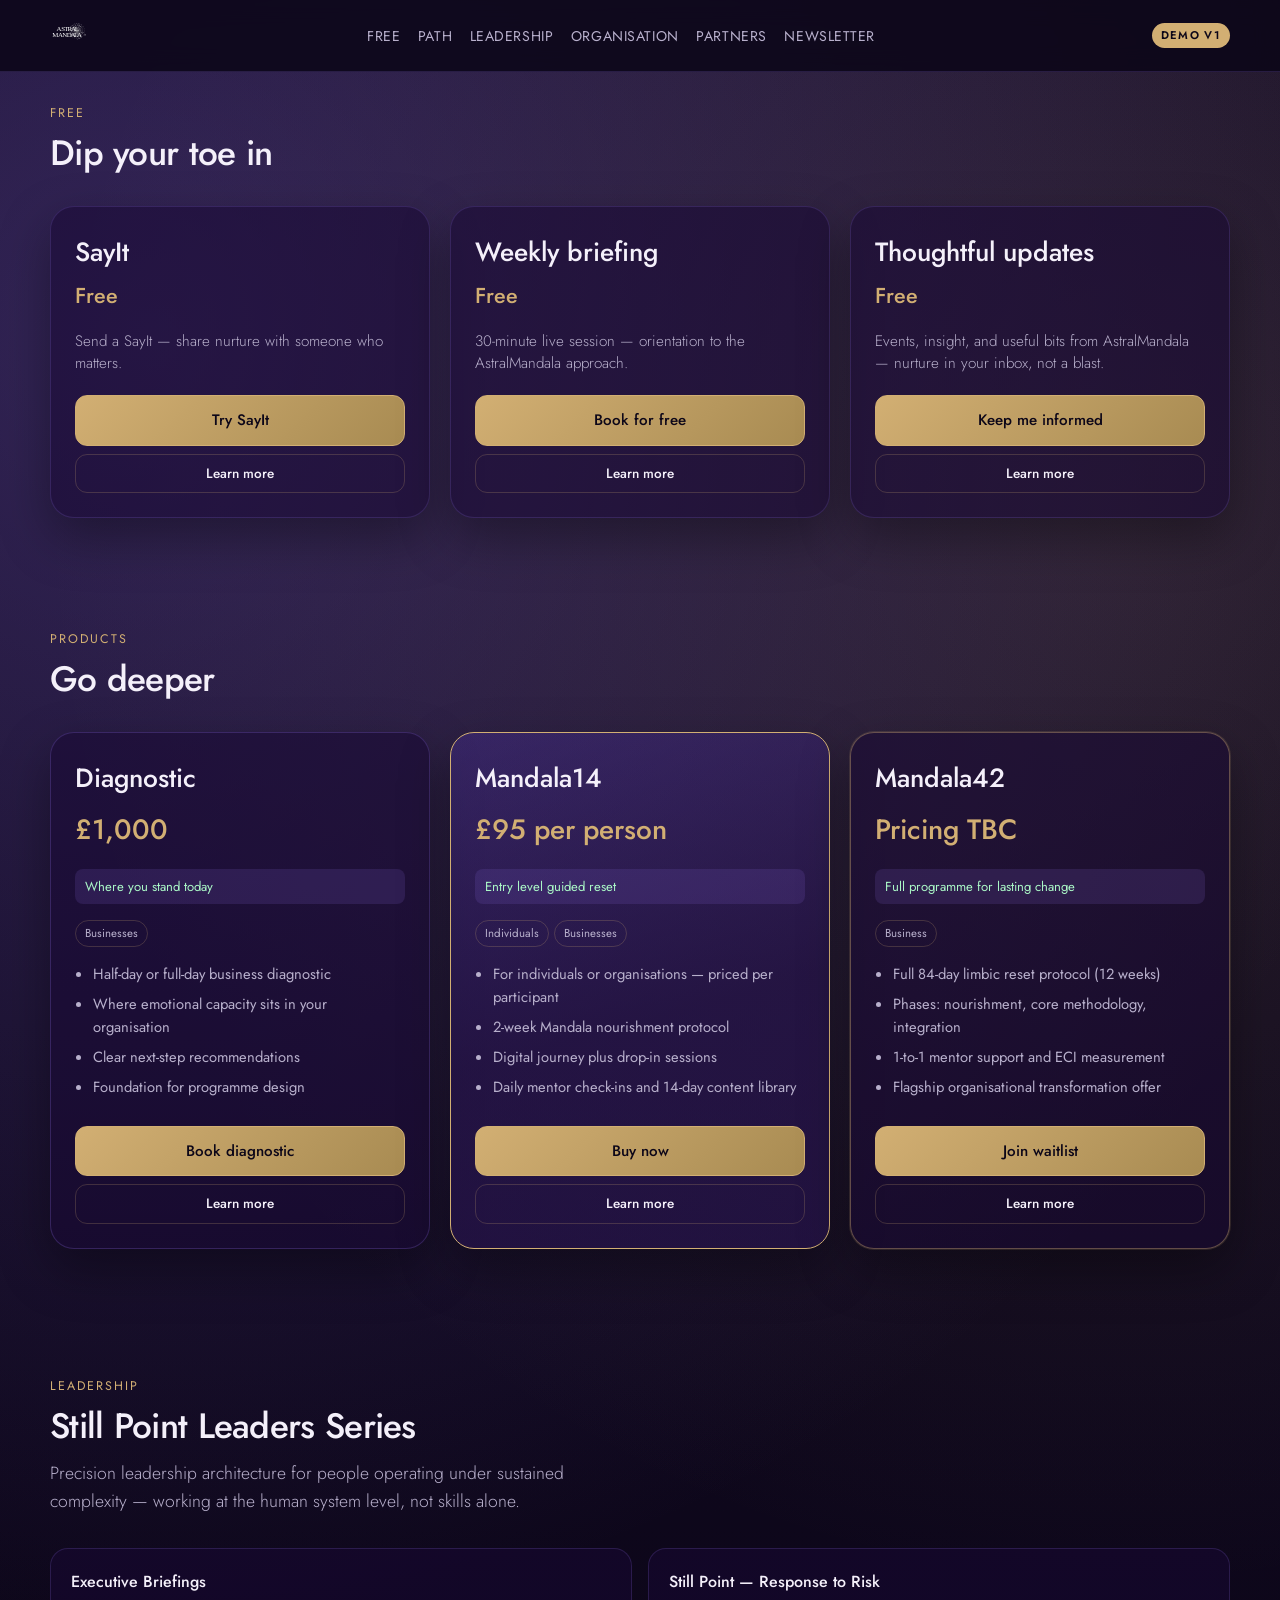
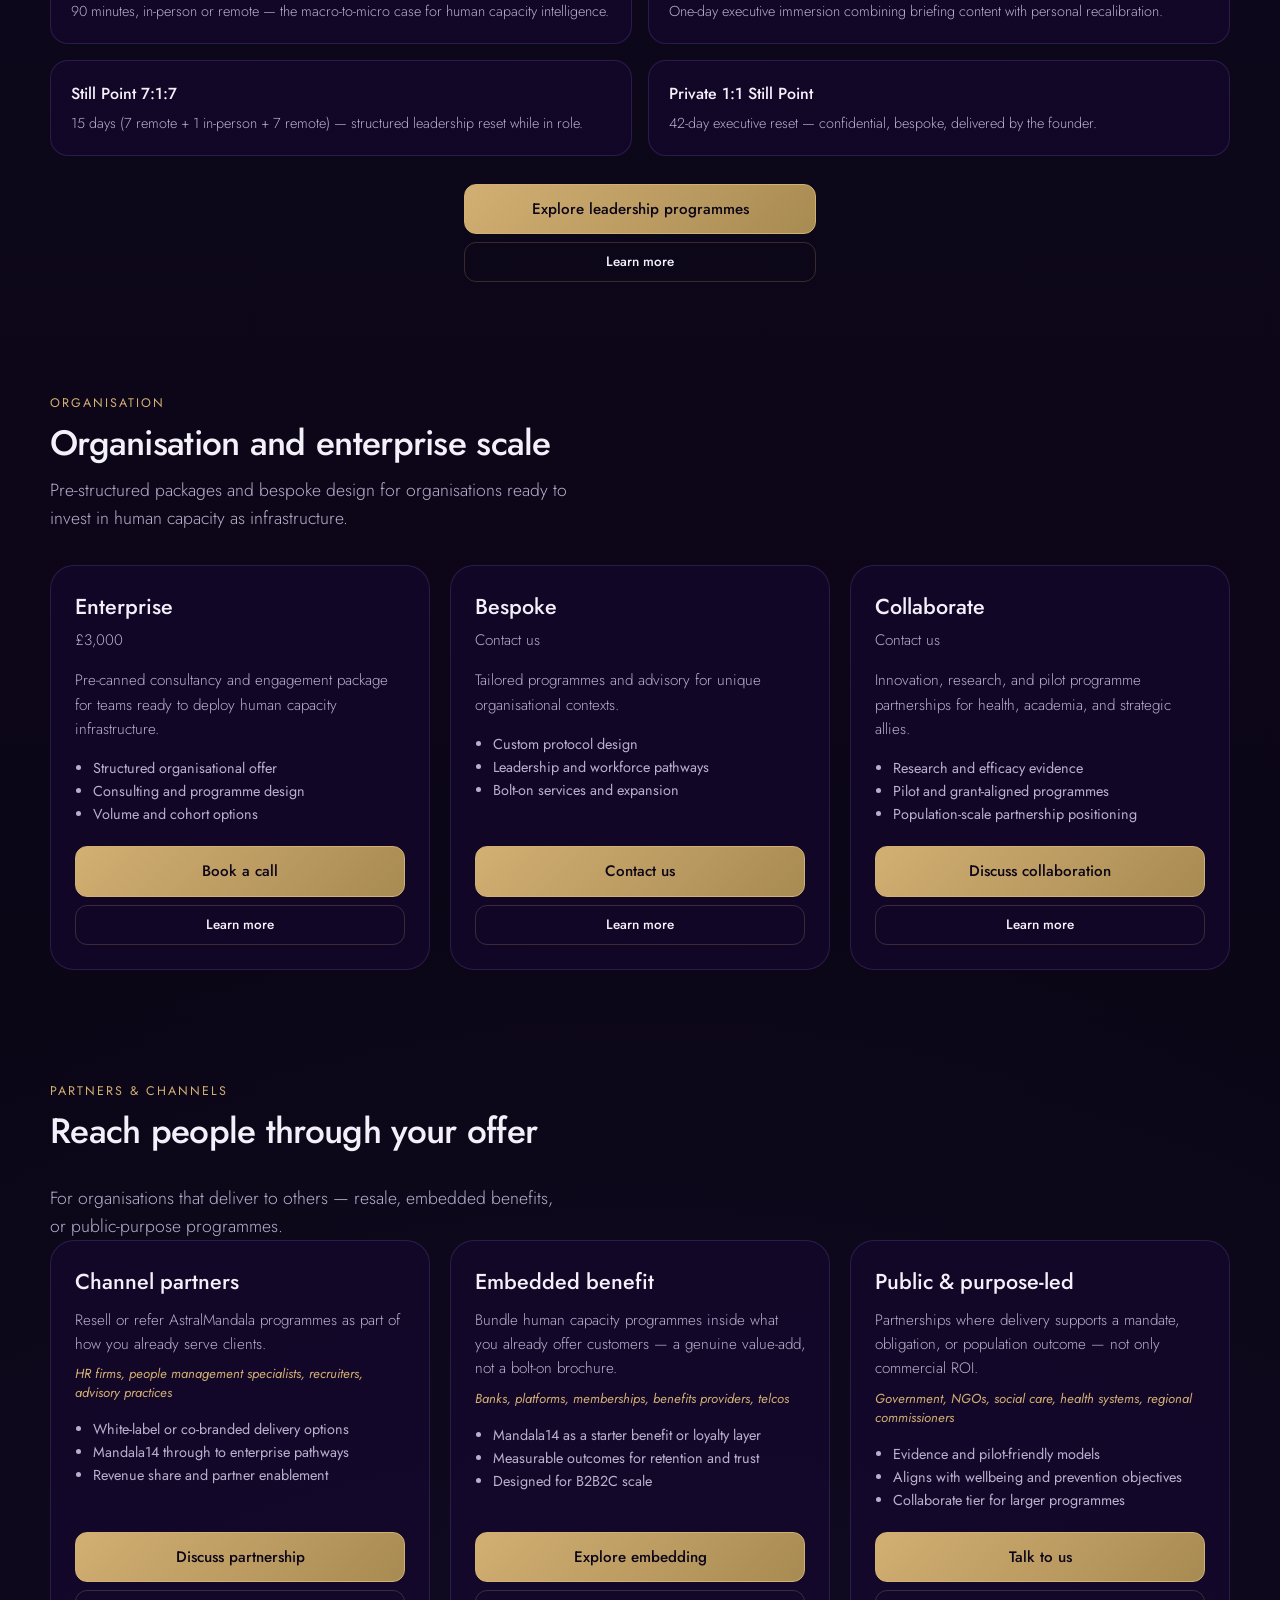
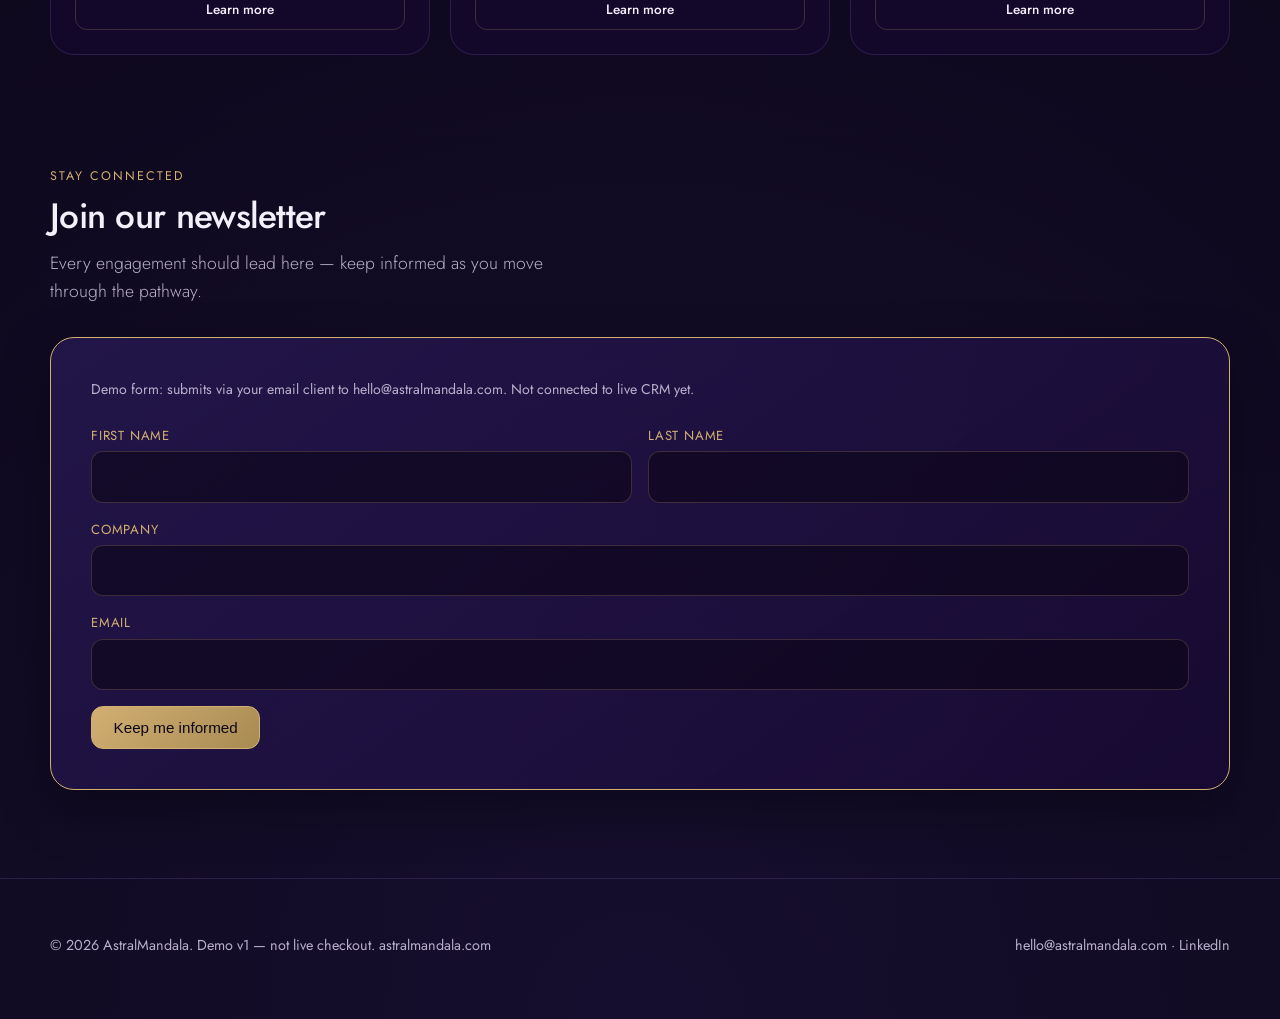
==== index.html @ bbb1565f "Add products page demo v1 for GitHub Pages. Static prototype with funnel layout, free offers, paid l" ====
<!DOCTYPE html>
<html lang="en">
<head>
  <meta charset="UTF-8">
  <meta name="viewport" content="width=device-width, initial-scale=1.0">
  <meta http-equiv="refresh" content="0; url=index-v1.html">
  <link rel="canonical" href="index-v1.html">
  <title>AstralMandala — website prototypes</title>
</head>
<body>
  <p><a href="index-v1.html">Open products page demo (v1)</a></p>
</body>
</html>
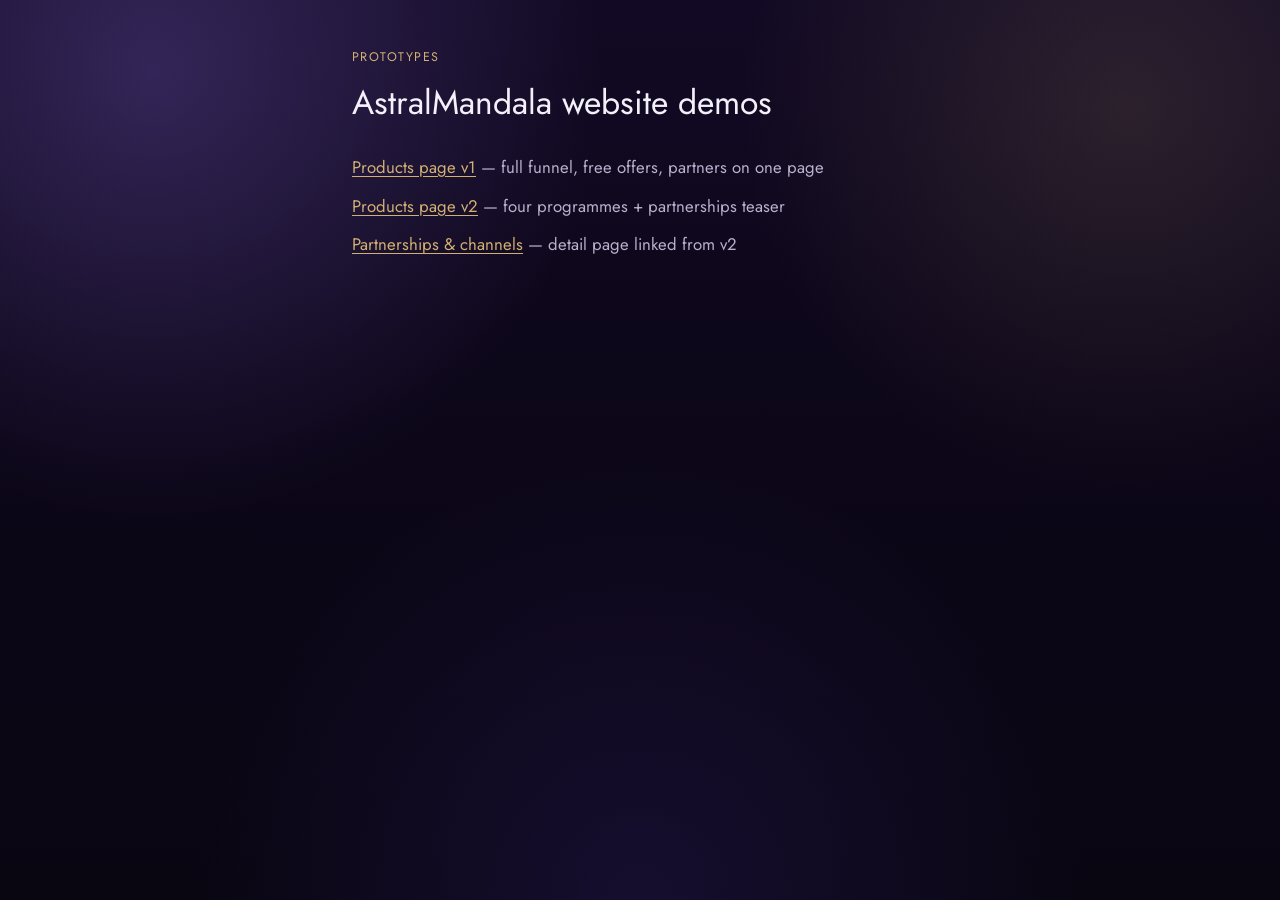
==== commit 84768789: "v2 of page" ====
--- a/index.html
+++ b/index.html
@@ -3,11 +3,21 @@
 <head>
   <meta charset="UTF-8">
   <meta name="viewport" content="width=device-width, initial-scale=1.0">
-  <meta http-equiv="refresh" content="0; url=index-v1.html">
-  <link rel="canonical" href="index-v1.html">
   <title>AstralMandala — website prototypes</title>
+  <link rel="preconnect" href="https://fonts.googleapis.com">
+  <link rel="preconnect" href="https://fonts.gstatic.com" crossorigin>
+  <link href="https://fonts.googleapis.com/css2?family=Jost:wght@300;400;500;600&display=swap" rel="stylesheet">
+  <link rel="stylesheet" href="styles-v1.css">
 </head>
 <body>
-  <p><a href="index-v1.html">Open products page demo (v1)</a></p>
+  <main class="container" style="padding: 3rem 0; max-width: 36rem;">
+    <p class="eyebrow" style="color: var(--gold); text-transform: uppercase; letter-spacing: 0.12em; font-size: 0.78rem;">Prototypes</p>
+    <h1 style="font-weight: 400; margin: 0 0 1.5rem;">AstralMandala website demos</h1>
+    <ul style="list-style: none; padding: 0; margin: 0; display: grid; gap: 0.75rem; color: var(--muted);">
+      <li><a href="index-v1.html">Products page v1</a> — full funnel, free offers, partners on one page</li>
+      <li><a href="index-v2.html">Products page v2</a> — four programmes + partnerships teaser</li>
+      <li><a href="partnerships.html">Partnerships & channels</a> — detail page linked from v2</li>
+    </ul>
+  </main>
 </body>
 </html>
--- a/styles-v1.css
+++ b/styles-v1.css
@@ -0,0 +1,680 @@
+:root {
+  color-scheme: dark;
+  --bg-deep: #0c0618;
+  --bg-card: rgba(24, 9, 52, 0.55);
+  --bg-card-strong: rgba(36, 18, 72, 0.72);
+  --line: rgba(210, 175, 115, 0.22);
+  --line-soft: rgba(141, 109, 225, 0.2);
+  --text: #f4f0fa;
+  --muted: #b8b0cc;
+  --gold: #d2af73;
+  --gold-dim: #a88b52;
+  --violet: #8d6de1;
+  --violet-deep: #4a2fa0;
+  --mint: #aaf7c6;
+  --radius-xl: 24px;
+  --radius-lg: 18px;
+  --radius-md: 12px;
+  --shadow: 0 20px 50px rgba(0, 0, 0, 0.35);
+  --header-h: 72px;
+}
+
+*,
+*::before,
+*::after {
+  box-sizing: border-box;
+}
+
+html {
+  scroll-behavior: smooth;
+  scroll-padding-top: calc(var(--header-h) + 1rem);
+}
+
+body {
+  margin: 0;
+  min-height: 100vh;
+  font-family: "Jost", system-ui, sans-serif;
+  font-weight: 400;
+  font-size: 1.05rem;
+  line-height: 1.6;
+  color: var(--text);
+  background:
+    radial-gradient(circle at 12% 8%, rgba(141, 109, 225, 0.28), transparent 32%),
+    radial-gradient(circle at 88% 12%, rgba(210, 175, 115, 0.14), transparent 28%),
+    radial-gradient(circle at 50% 100%, rgba(74, 47, 160, 0.2), transparent 40%),
+    linear-gradient(180deg, #120a24 0%, var(--bg-deep) 48%, #090612 100%);
+}
+
+img {
+  max-width: 100%;
+  height: auto;
+}
+
+a {
+  color: var(--gold);
+  text-decoration-thickness: 1px;
+  text-underline-offset: 3px;
+}
+
+a:hover {
+  color: #e8c992;
+}
+
+.container {
+  width: min(1180px, calc(100% - 2.5rem));
+  margin-inline: auto;
+}
+
+/* Header */
+.site-header {
+  position: sticky;
+  top: 0;
+  z-index: 100;
+  height: var(--header-h);
+  display: flex;
+  align-items: center;
+  border-bottom: 1px solid var(--line-soft);
+  background: rgba(12, 6, 24, 0.88);
+  backdrop-filter: blur(12px);
+}
+
+.site-header__inner {
+  display: flex;
+  align-items: center;
+  justify-content: space-between;
+  gap: 1.5rem;
+  width: min(1180px, calc(100% - 2.5rem));
+  margin-inline: auto;
+}
+
+.site-header__logo {
+  height: 40px;
+  width: auto;
+}
+
+.site-nav {
+  display: flex;
+  flex-wrap: wrap;
+  gap: 0.35rem 1.1rem;
+  list-style: none;
+  margin: 0;
+  padding: 0;
+}
+
+.site-nav a {
+  color: var(--muted);
+  text-decoration: none;
+  font-size: 0.88rem;
+  letter-spacing: 0.04em;
+  text-transform: uppercase;
+}
+
+.site-nav a:hover {
+  color: var(--gold);
+}
+
+.demo-badge {
+  font-size: 0.7rem;
+  letter-spacing: 0.12em;
+  text-transform: uppercase;
+  color: var(--bg-deep);
+  background: var(--gold);
+  padding: 0.25rem 0.55rem;
+  border-radius: 999px;
+  font-weight: 600;
+}
+
+/* Typography */
+.eyebrow {
+  margin: 0 0 0.5rem;
+  font-size: 0.78rem;
+  letter-spacing: 0.16em;
+  text-transform: uppercase;
+  color: var(--gold);
+}
+
+.section-title {
+  margin: 0 0 0.75rem;
+  font-size: clamp(1.6rem, 3vw, 2.2rem);
+  font-weight: 500;
+  letter-spacing: -0.02em;
+  line-height: 1.2;
+}
+
+.section-lead {
+  margin: 0;
+  max-width: 52ch;
+  color: var(--muted);
+  font-weight: 300;
+  font-size: 1.1rem;
+}
+
+/* Buttons */
+.btn {
+  display: inline-flex;
+  align-items: center;
+  justify-content: center;
+  padding: 0.75rem 1.35rem;
+  border-radius: var(--radius-md);
+  font-size: 0.95rem;
+  font-weight: 500;
+  text-decoration: none;
+  border: 1px solid transparent;
+  cursor: pointer;
+  transition: background 0.15s, border-color 0.15s, color 0.15s;
+}
+
+.btn--primary {
+  background: linear-gradient(135deg, var(--gold) 0%, var(--gold-dim) 100%);
+  color: var(--bg-deep);
+  border-color: var(--gold);
+}
+
+.btn--primary:hover {
+  filter: brightness(1.08);
+  color: var(--bg-deep);
+}
+
+.btn--ghost {
+  background: transparent;
+  color: var(--text);
+  border-color: var(--line);
+}
+
+.btn--ghost:hover {
+  border-color: var(--gold);
+  color: var(--gold);
+}
+
+.btn--small {
+  padding: 0.5rem 0.9rem;
+  font-size: 0.85rem;
+}
+
+.btn--block {
+  width: 100%;
+}
+
+/* Sections */
+.page-section {
+  padding: 3.5rem 0;
+}
+
+.page-section--first {
+  padding-top: 2rem;
+}
+
+/* Free section (above paid ladder) */
+.free-grid {
+  display: grid;
+  gap: 1.25rem;
+  grid-template-columns: repeat(3, 1fr);
+}
+
+.free-card {
+  display: flex;
+  flex-direction: column;
+  padding: 1.5rem;
+  border-radius: var(--radius-xl);
+  border: 1px solid var(--line-soft);
+  background: var(--bg-card);
+  box-shadow: var(--shadow);
+  min-height: 280px;
+}
+
+.free-card__name {
+  margin: 0;
+  font-size: 1.65rem;
+  font-weight: 500;
+}
+
+.free-card__price {
+  margin: 0.35rem 0 1rem;
+  font-size: 1.35rem;
+  font-weight: 500;
+  color: var(--gold);
+}
+
+.free-card__detail {
+  margin: 0 0 1.25rem;
+  flex: 1;
+  font-size: 0.95rem;
+  color: var(--muted);
+  font-weight: 300;
+  line-height: 1.5;
+}
+
+.free-card .product-card__actions {
+  margin-top: auto;
+}
+
+.page-section__head {
+  margin-bottom: 2rem;
+}
+
+/* Product ladder scroll */
+.ladder-scroll {
+  display: flex;
+  gap: 1.25rem;
+  overflow-x: auto;
+  padding-bottom: 1rem;
+  scroll-snap-type: x mandatory;
+  -webkit-overflow-scrolling: touch;
+  scrollbar-color: var(--violet-deep) transparent;
+}
+
+.ladder-scroll::-webkit-scrollbar {
+  height: 6px;
+}
+
+.ladder-scroll::-webkit-scrollbar-thumb {
+  background: var(--violet-deep);
+  border-radius: 3px;
+}
+
+.product-card {
+  flex: 0 0 min(280px, 85vw);
+  scroll-snap-align: start;
+  display: flex;
+  flex-direction: column;
+  padding: 1.5rem;
+  border-radius: var(--radius-xl);
+  border: 1px solid var(--line-soft);
+  background: var(--bg-card);
+  box-shadow: var(--shadow);
+  min-height: 420px;
+}
+
+.product-card--tier-1 { border-color: rgba(141, 109, 225, 0.25); }
+.product-card--tier-2 { border-color: rgba(141, 109, 225, 0.35); }
+.product-card--tier-3 { border-color: rgba(210, 175, 115, 0.4); box-shadow: 0 0 0 1px rgba(210, 175, 115, 0.15), var(--shadow); }
+.product-card--tier-4 { border-color: rgba(210, 175, 115, 0.55); background: var(--bg-card-strong); }
+
+.product-card--featured {
+  border-color: var(--gold);
+  background: linear-gradient(165deg, rgba(74, 47, 160, 0.35) 0%, var(--bg-card-strong) 55%);
+}
+
+.product-card__name {
+  margin: 0;
+  font-size: 1.65rem;
+  font-weight: 500;
+}
+
+.product-card__subtitle {
+  margin: 0.15rem 0 0.5rem;
+  font-size: 0.88rem;
+  color: var(--muted);
+}
+
+.product-card__price {
+  margin: 0.5rem 0 1rem;
+  font-size: 1.75rem;
+  font-weight: 500;
+  color: var(--gold);
+}
+
+.product-card__role {
+  margin: 0 0 1rem;
+  padding: 0.45rem 0.65rem;
+  border-radius: var(--radius-sm, 8px);
+  background: rgba(141, 109, 225, 0.15);
+  font-size: 0.82rem;
+  color: var(--mint);
+}
+
+.product-card__audiences {
+  display: flex;
+  flex-wrap: wrap;
+  gap: 0.35rem;
+  margin-bottom: 1rem;
+}
+
+.chip {
+  font-size: 0.72rem;
+  padding: 0.2rem 0.55rem;
+  border-radius: 999px;
+  border: 1px solid var(--line);
+  color: var(--muted);
+}
+
+.product-card__bullets {
+  margin: 0 0 1.25rem;
+  padding-left: 1.15rem;
+  flex: 1;
+  font-size: 0.92rem;
+  color: var(--muted);
+}
+
+.product-card__bullets li {
+  margin-bottom: 0.4rem;
+}
+
+.product-card__intro {
+  margin: 0 0 0.75rem;
+  font-size: 0.88rem;
+  color: var(--muted);
+  font-weight: 300;
+}
+
+.product-card__offers {
+  display: grid;
+  gap: 0.85rem;
+  flex: 1;
+  margin-bottom: 1rem;
+}
+
+.free-offer {
+  padding: 0.85rem;
+  border-radius: var(--radius-md);
+  border: 1px solid var(--line-soft);
+  background: rgba(12, 6, 24, 0.35);
+}
+
+.free-offer__head {
+  display: flex;
+  flex-wrap: wrap;
+  align-items: baseline;
+  justify-content: space-between;
+  gap: 0.35rem;
+  margin-bottom: 0.35rem;
+}
+
+.free-offer__name {
+  margin: 0;
+  font-size: 1rem;
+  font-weight: 500;
+  color: var(--text);
+}
+
+.free-offer__status {
+  font-size: 0.68rem;
+  letter-spacing: 0.08em;
+  text-transform: uppercase;
+  color: var(--gold);
+}
+
+.free-offer__detail {
+  margin: 0 0 0.65rem;
+  font-size: 0.85rem;
+  color: var(--muted);
+  font-weight: 300;
+  line-height: 1.45;
+}
+
+.product-card__actions {
+  display: grid;
+  gap: 0.5rem;
+  margin-top: auto;
+}
+
+/* Still Point */
+.stillpoint-grid {
+  display: grid;
+  gap: 1rem;
+  grid-template-columns: repeat(2, 1fr);
+}
+
+.stillpoint-item {
+  padding: 1.25rem;
+  border-radius: var(--radius-lg);
+  border: 1px solid var(--line-soft);
+  background: var(--bg-card);
+}
+
+.stillpoint-item h4 {
+  margin: 0 0 0.35rem;
+  font-size: 1rem;
+  font-weight: 500;
+  color: var(--text);
+}
+
+.stillpoint-item p {
+  margin: 0;
+  font-size: 0.9rem;
+  color: var(--muted);
+  font-weight: 300;
+}
+
+.stillpoint-cta {
+  margin-top: 1.75rem;
+  display: grid;
+  gap: 0.5rem;
+  max-width: 22rem;
+  margin-inline: auto;
+}
+
+/* Organisation row */
+.org-grid,
+.channel-grid {
+  display: grid;
+  gap: 1.25rem;
+  grid-template-columns: repeat(3, 1fr);
+}
+
+.org-card {
+  padding: 1.5rem;
+  border-radius: var(--radius-xl);
+  border: 1px solid var(--line-soft);
+  background: var(--bg-card);
+  display: flex;
+  flex-direction: column;
+}
+
+.org-card h3 {
+  margin: 0 0 0.25rem;
+  font-size: 1.35rem;
+  font-weight: 500;
+}
+
+.org-card__price {
+  margin: 0 0 0.75rem;
+  color: var(--gold);
+  font-size: 1.25rem;
+}
+
+.org-card p {
+  margin: 0 0 1rem;
+  color: var(--muted);
+  font-size: 0.95rem;
+  font-weight: 300;
+}
+
+.org-card ul {
+  margin: 0 0 1.25rem;
+  padding-left: 1.1rem;
+  flex: 1;
+  color: var(--muted);
+  font-size: 0.9rem;
+}
+
+.org-card .btn {
+  margin-top: auto;
+}
+
+/* Partners & channels (B2B2C) */
+.channel-card {
+  padding: 1.5rem;
+  border-radius: var(--radius-xl);
+  border: 1px solid var(--line-soft);
+  background: var(--bg-card);
+  display: flex;
+  flex-direction: column;
+}
+
+.channel-card h3 {
+  margin: 0 0 0.5rem;
+  font-size: 1.35rem;
+  font-weight: 500;
+}
+
+.channel-card > p:first-of-type {
+  margin: 0 0 0.5rem;
+  color: var(--muted);
+  font-size: 0.95rem;
+  font-weight: 300;
+}
+
+.channel-card__examples {
+  margin: 0 0 1rem;
+  font-size: 0.82rem;
+  font-style: italic;
+  color: var(--gold);
+  line-height: 1.45;
+}
+
+.channel-card ul {
+  margin: 0 0 1.25rem;
+  padding-left: 1.1rem;
+  flex: 1;
+  color: var(--muted);
+  font-size: 0.9rem;
+}
+
+.channel-card .product-card__actions {
+  margin-top: auto;
+}
+
+/* Quote */
+.pull-quote {
+  margin: 2.5rem 0 0;
+  padding: 1.5rem 2rem;
+  border-left: 3px solid var(--gold);
+  background: rgba(210, 175, 115, 0.06);
+  border-radius: 0 var(--radius-md) var(--radius-md) 0;
+}
+
+.pull-quote blockquote {
+  margin: 0;
+  font-size: 1.2rem;
+  font-style: italic;
+  font-weight: 300;
+  color: var(--text);
+}
+
+.pull-quote cite {
+  display: block;
+  margin-top: 0.5rem;
+  font-size: 0.82rem;
+  font-style: normal;
+  color: var(--muted);
+  letter-spacing: 0.06em;
+  text-transform: uppercase;
+}
+
+/* Newsletter */
+.newsletter-panel {
+  padding: 2.5rem;
+  border-radius: var(--radius-xl);
+  border: 1px solid var(--gold);
+  background: linear-gradient(145deg, rgba(74, 47, 160, 0.3), rgba(24, 9, 52, 0.8));
+  box-shadow: var(--shadow);
+}
+
+.newsletter-panel__note {
+  margin: 0 0 1.5rem;
+  font-size: 0.88rem;
+  color: var(--muted);
+}
+
+.newsletter-form {
+  display: grid;
+  gap: 1rem;
+  grid-template-columns: repeat(2, 1fr);
+}
+
+.newsletter-form .field--full {
+  grid-column: 1 / -1;
+}
+
+.field label {
+  display: block;
+  margin-bottom: 0.35rem;
+  font-size: 0.82rem;
+  letter-spacing: 0.06em;
+  text-transform: uppercase;
+  color: var(--gold);
+}
+
+.field input {
+  width: 100%;
+  padding: 0.7rem 0.85rem;
+  border-radius: var(--radius-md);
+  border: 1px solid var(--line);
+  background: rgba(12, 6, 24, 0.6);
+  color: var(--text);
+  font: inherit;
+}
+
+.field input:focus {
+  outline: 2px solid var(--violet);
+  outline-offset: 1px;
+}
+
+/* Footer */
+.site-footer {
+  padding: 2.5rem 0 3rem;
+  border-top: 1px solid var(--line-soft);
+  margin-top: 2rem;
+}
+
+.site-footer__inner {
+  display: flex;
+  flex-wrap: wrap;
+  gap: 1.5rem;
+  justify-content: space-between;
+  align-items: center;
+  font-size: 0.9rem;
+  color: var(--muted);
+}
+
+.site-footer a {
+  color: var(--muted);
+  text-decoration: none;
+}
+
+.site-footer a:hover {
+  color: var(--gold);
+}
+
+/* Responsive */
+@media (max-width: 900px) {
+  .stillpoint-grid {
+    grid-template-columns: 1fr;
+  }
+
+  .org-grid,
+  .channel-grid {
+    grid-template-columns: 1fr;
+  }
+
+  .site-nav {
+    display: none;
+  }
+}
+
+@media (max-width: 900px) {
+  .free-grid {
+    grid-template-columns: 1fr;
+  }
+}
+
+@media (min-width: 901px) {
+  .ladder-scroll {
+    display: grid;
+    grid-template-columns: repeat(3, 1fr);
+    overflow: visible;
+    scroll-snap-type: none;
+  }
+
+  .product-card {
+    flex: none;
+    min-width: 0;
+  }
+}
+
+@media (max-width: 600px) {
+  .newsletter-form {
+    grid-template-columns: 1fr;
+  }
+}
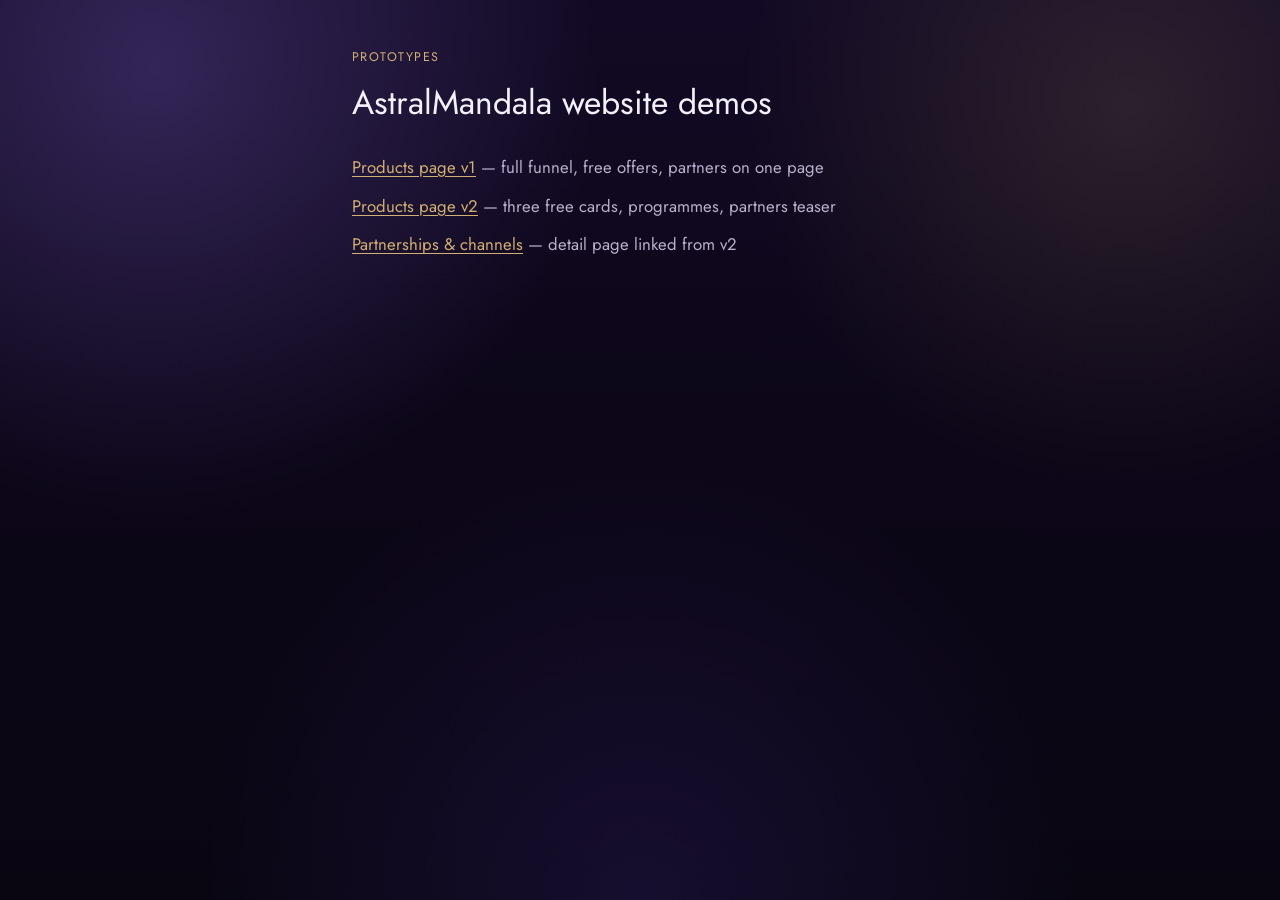
==== commit 31e2dfb7: "v2 update" ====
--- a/index.html
+++ b/index.html
@@ -15,7 +15,7 @@
     <h1 style="font-weight: 400; margin: 0 0 1.5rem;">AstralMandala website demos</h1>
     <ul style="list-style: none; padding: 0; margin: 0; display: grid; gap: 0.75rem; color: var(--muted);">
       <li><a href="index-v1.html">Products page v1</a> — full funnel, free offers, partners on one page</li>
-      <li><a href="index-v2.html">Products page v2</a> — four programmes + partnerships teaser</li>
+      <li><a href="index-v2.html">Products page v2</a> — three free cards, programmes, partners teaser</li>
       <li><a href="partnerships.html">Partnerships & channels</a> — detail page linked from v2</li>
     </ul>
   </main>
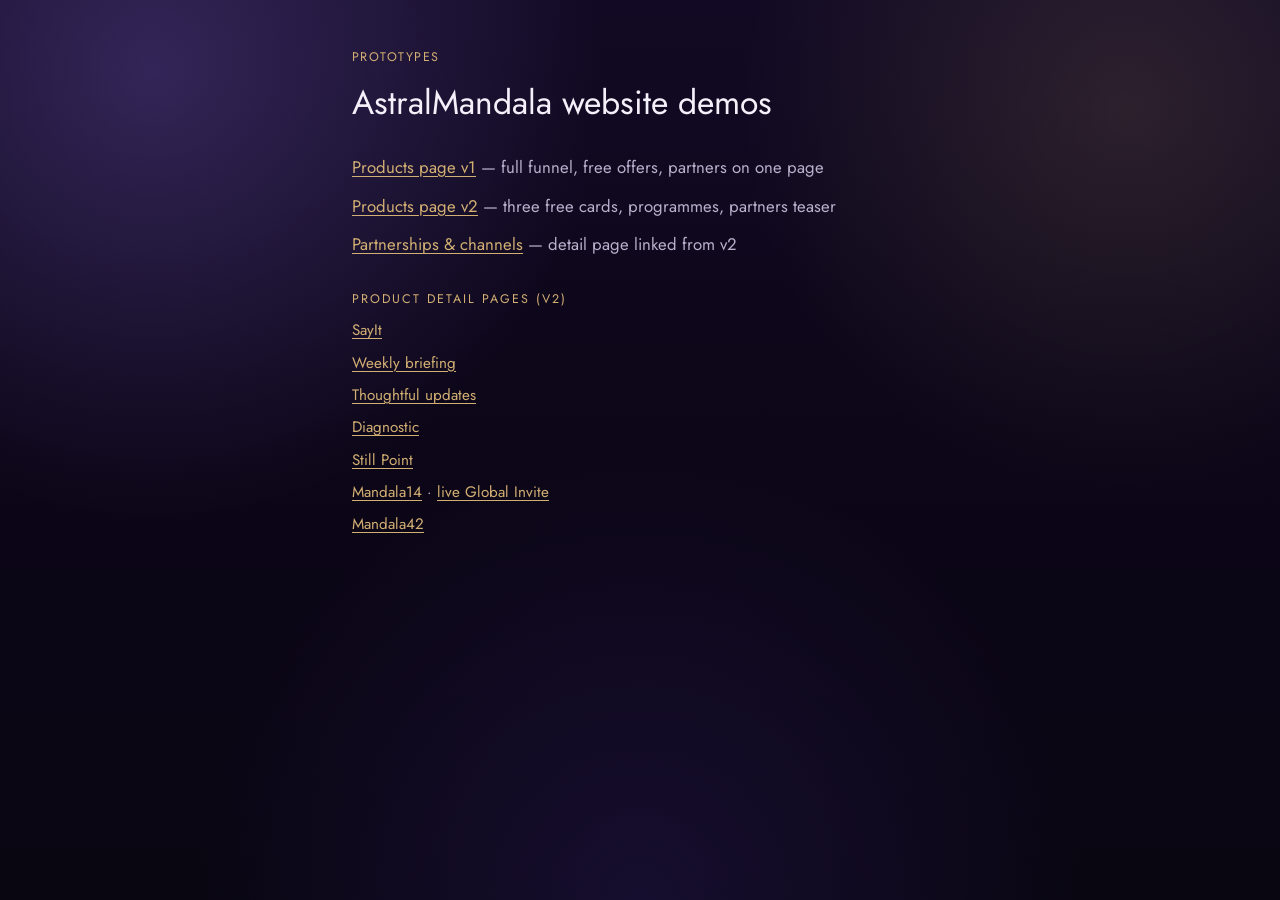
==== commit fbd1a778: "v2 products addition" ====
--- a/index.html
+++ b/index.html
@@ -18,6 +18,16 @@
       <li><a href="index-v2.html">Products page v2</a> — three free cards, programmes, partners teaser</li>
       <li><a href="partnerships.html">Partnerships & channels</a> — detail page linked from v2</li>
     </ul>
+    <p class="eyebrow" style="margin-top:2rem;color:var(--gold)">Product detail pages (v2)</p>
+    <ul style="list-style:none;padding:0;margin:0;display:grid;gap:0.5rem;color:var(--muted);font-size:0.95rem">
+      <li><a href="products/product.html?p=sayit">SayIt</a></li>
+      <li><a href="products/product.html?p=weekly-briefing">Weekly briefing</a></li>
+      <li><a href="products/product.html?p=thoughtful-updates">Thoughtful updates</a></li>
+      <li><a href="products/product.html?p=diagnostic">Diagnostic</a></li>
+      <li><a href="products/product.html?p=still-point">Still Point</a></li>
+      <li><a href="products/product.html?p=mandala14">Mandala14</a> · <a href="https://astralmandala.com/global-invite/">live Global Invite</a></li>
+      <li><a href="products/product.html?p=mandala42">Mandala42</a></li>
+    </ul>
   </main>
 </body>
 </html>
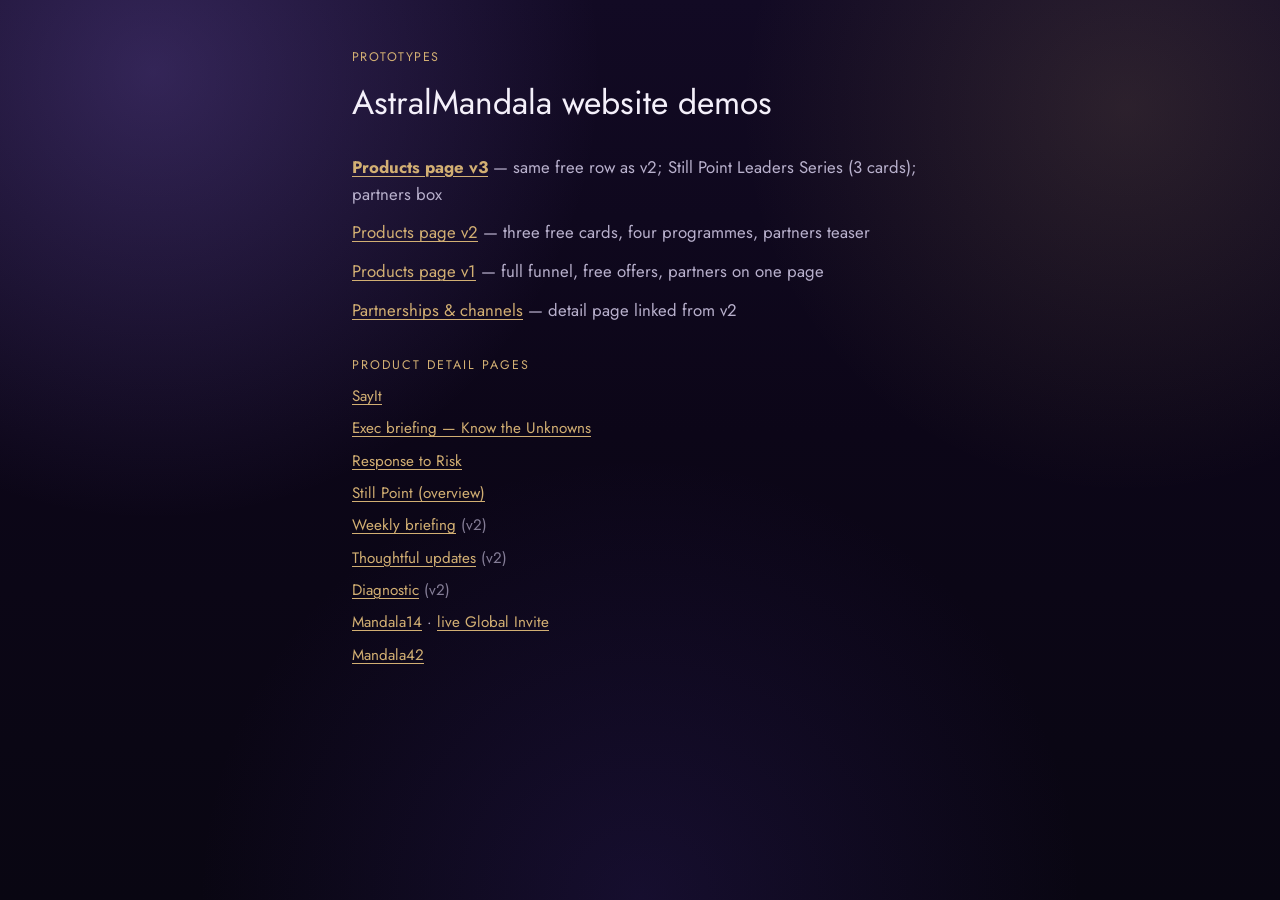
==== commit 50cf2e71: "v3" ====
--- a/index.html
+++ b/index.html
@@ -14,17 +14,20 @@
     <p class="eyebrow" style="color: var(--gold); text-transform: uppercase; letter-spacing: 0.12em; font-size: 0.78rem;">Prototypes</p>
     <h1 style="font-weight: 400; margin: 0 0 1.5rem;">AstralMandala website demos</h1>
     <ul style="list-style: none; padding: 0; margin: 0; display: grid; gap: 0.75rem; color: var(--muted);">
+      <li><a href="index-v3.html"><strong>Products page v3</strong></a> — same free row as v2; Still Point Leaders Series (3 cards); partners box</li>
+      <li><a href="index-v2.html">Products page v2</a> — three free cards, four programmes, partners teaser</li>
       <li><a href="index-v1.html">Products page v1</a> — full funnel, free offers, partners on one page</li>
-      <li><a href="index-v2.html">Products page v2</a> — three free cards, programmes, partners teaser</li>
       <li><a href="partnerships.html">Partnerships & channels</a> — detail page linked from v2</li>
     </ul>
-    <p class="eyebrow" style="margin-top:2rem;color:var(--gold)">Product detail pages (v2)</p>
+    <p class="eyebrow" style="margin-top:2rem;color:var(--gold)">Product detail pages</p>
     <ul style="list-style:none;padding:0;margin:0;display:grid;gap:0.5rem;color:var(--muted);font-size:0.95rem">
       <li><a href="products/product.html?p=sayit">SayIt</a></li>
-      <li><a href="products/product.html?p=weekly-briefing">Weekly briefing</a></li>
-      <li><a href="products/product.html?p=thoughtful-updates">Thoughtful updates</a></li>
-      <li><a href="products/product.html?p=diagnostic">Diagnostic</a></li>
-      <li><a href="products/product.html?p=still-point">Still Point</a></li>
+      <li><a href="products/product.html?p=exec-briefing">Exec briefing — Know the Unknowns</a></li>
+      <li><a href="products/product.html?p=response-to-risk">Response to Risk</a></li>
+      <li><a href="products/product.html?p=still-point">Still Point (overview)</a></li>
+      <li><a href="products/product.html?p=weekly-briefing">Weekly briefing</a> <span style="opacity:0.7">(v2)</span></li>
+      <li><a href="products/product.html?p=thoughtful-updates">Thoughtful updates</a> <span style="opacity:0.7">(v2)</span></li>
+      <li><a href="products/product.html?p=diagnostic">Diagnostic</a> <span style="opacity:0.7">(v2)</span></li>
       <li><a href="products/product.html?p=mandala14">Mandala14</a> · <a href="https://astralmandala.com/global-invite/">live Global Invite</a></li>
       <li><a href="products/product.html?p=mandala42">Mandala42</a></li>
     </ul>
